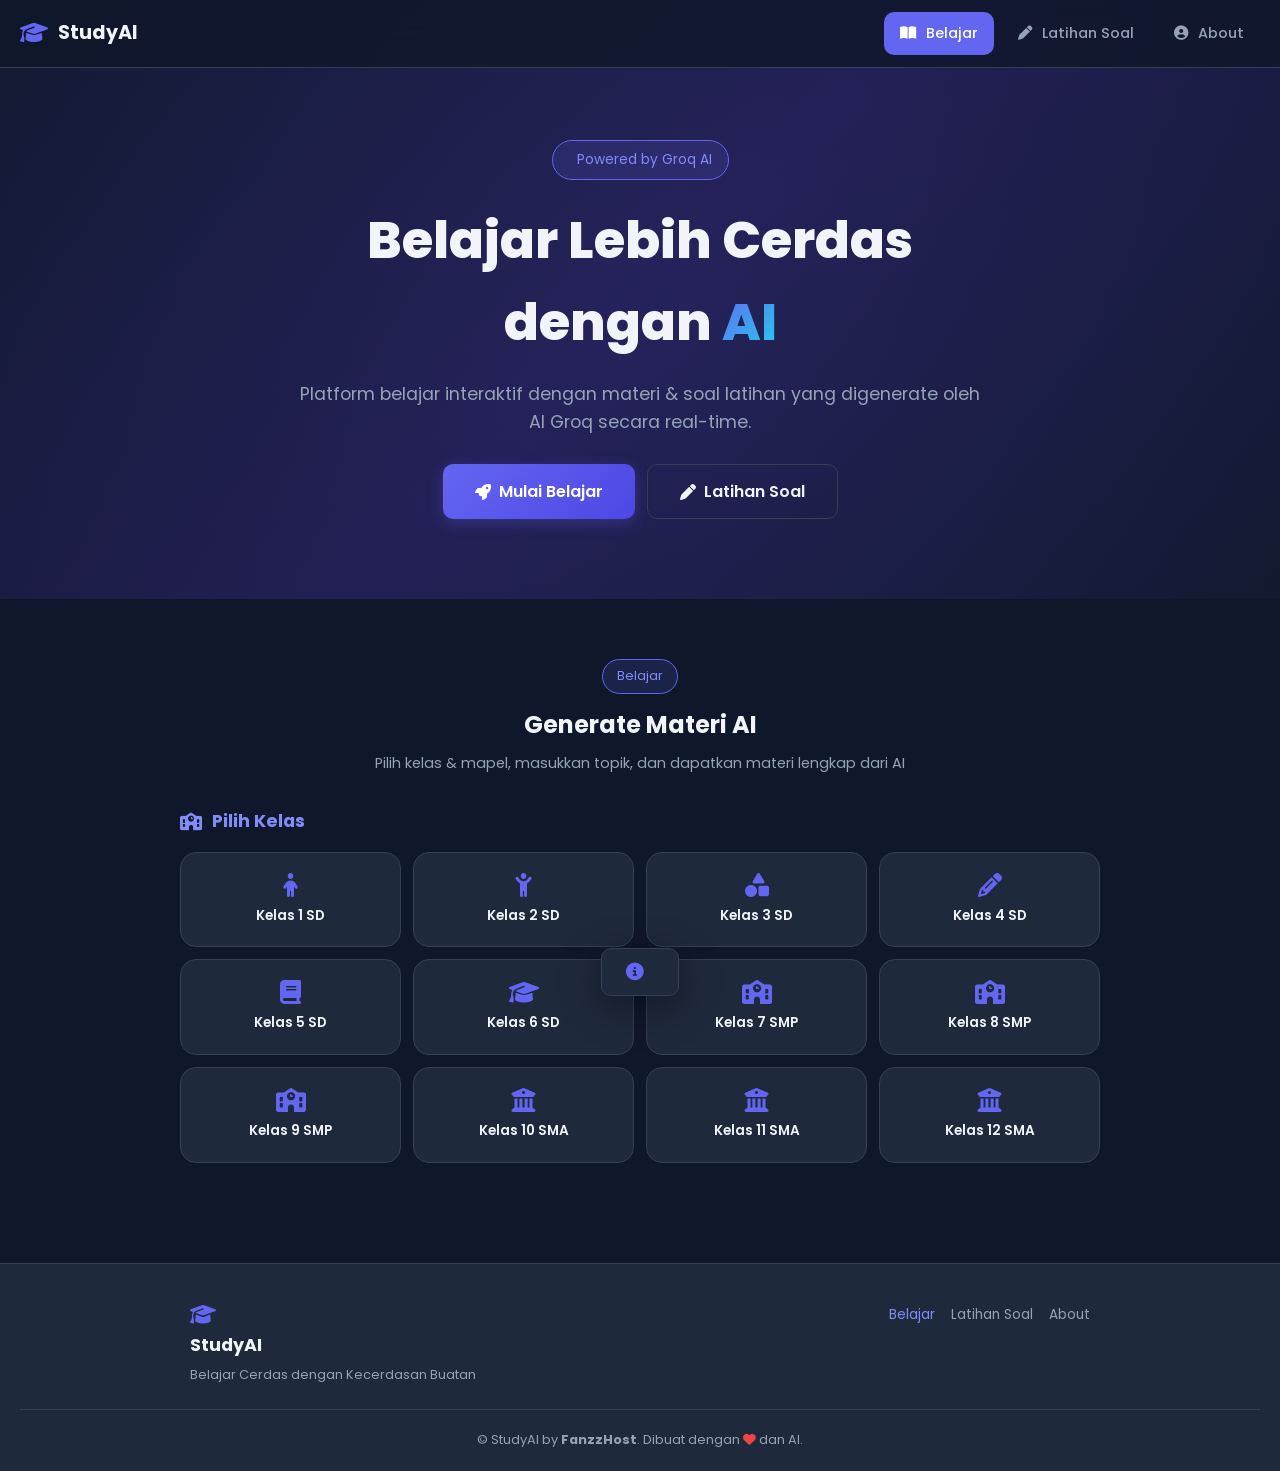
==== index.html @ 12b6d6fc "Add files via upload" ====
<!DOCTYPE html>
<html lang="id">
<head>
    <meta charset="UTF-8">
    <meta name="viewport" content="width=device-width, initial-scale=1.0, maximum-scale=1.0, user-scalable=no">
    <title>StudyAI - Belajar Cerdas dengan AI</title>
    <link href="https://fonts.googleapis.com/css2?family=Poppins:wght@300;400;500;600;700;800&display=swap" rel="stylesheet">
    <link rel="stylesheet" href="https://cdnjs.cloudflare.com/ajax/libs/font-awesome/6.5.1/css/all.min.css">
    <link rel="stylesheet" href="style.css">
</head>
<body>
    <nav class="navbar" id="navbar">
        <div class="nav-brand">
            <i class="fas fa-graduation-cap"></i>
            <span>StudyAI</span>
        </div>
        <div class="nav-links" id="nav-links">
            <a href="index.html" class="nav-link active"><i class="fas fa-book-open"></i> Belajar</a>
            <a href="soal.html" class="nav-link"><i class="fas fa-pen"></i> Latihan Soal</a>
            <a href="about.html" class="nav-link"><i class="fas fa-user-circle"></i> About</a>
        </div>
        <div class="nav-toggle" id="nav-toggle"><i class="fas fa-bars"></i></div>
    </nav>

    <section class="hero">
        <div class="hero-content">
            <div class="hero-badge"><i class="fas fa-sparkles"></i> Powered by Groq AI</div>
            <h1>Belajar Lebih Cerdas dengan <span class="gradient-text">AI</span></h1>
            <p>Platform belajar interaktif dengan materi & soal latihan yang digenerate oleh AI Groq secara real-time.</p>
            <div class="hero-buttons">
                <a href="#belajar" class="btn btn-primary btn-large"><i class="fas fa-rocket"></i> Mulai Belajar</a>
                <a href="soal.html" class="btn btn-outline btn-large"><i class="fas fa-pen"></i> Latihan Soal</a>
            </div>
        </div>
    </section>

    <section class="section" id="belajar">
        <div class="section-header">
            <span class="section-badge">Belajar</span>
            <h2>Generate Materi AI</h2>
            <p>Pilih kelas & mapel, masukkan topik, dan dapatkan materi lengkap dari AI</p>
        </div>

        <div class="kelas-section" id="kelas-section">
            <h3><i class="fas fa-school"></i> Pilih Kelas</h3>
            <div class="kelas-grid" id="kelas-grid"></div>
        </div>

        <div class="mapel-section" id="mapel-section" style="display:none;">
            <div class="mapel-header">
                <button class="btn btn-sm btn-secondary" onclick="backToKelas()"><i class="fas fa-arrow-left"></i> Kembali</button>
                <h3 id="selected-kelas-title">Kelas</h3>
            </div>
            <div class="mapel-grid" id="mapel-grid"></div>
        </div>

        <div class="materi-section" id="materi-section" style="display:none;">
            <div class="materi-header">
                <button class="btn btn-sm btn-secondary" onclick="backToMapel()"><i class="fas fa-arrow-left"></i> Kembali</button>
                <div class="materi-badges">
                    <span class="badge" id="materi-kelas-badge"></span>
                    <span class="badge badge-primary" id="materi-mapel-badge"></span>
                </div>
            </div>
            <div class="topik-input-group">
                <input type="text" id="topik-input" placeholder="Masukkan topik yang ingin dipelajari... (Contoh: Pecahan, Tata Surya, Aljabar)">
                <button class="btn btn-primary" onclick="generateMateri()"><i class="fas fa-magic"></i> Generate Materi</button>
            </div>
            <div class="materi-content" id="materi-content">
                <div class="empty-state">
                    <i class="fas fa-book-reader"></i>
                    <h4>Siap Belajar?</h4>
                    <p>Masukkan topik yang ingin kamu pelajari, lalu klik "Generate Materi" untuk mendapatkan penjelasan lengkap dari AI.</p>
                </div>
            </div>
        </div>
    </section>

    <footer class="footer">
        <div class="footer-content">
            <div class="footer-brand">
                <i class="fas fa-graduation-cap"></i>
                <span>StudyAI</span>
                <p>Belajar Cerdas dengan Kecerdasan Buatan</p>
            </div>
            <div class="footer-links">
                <a href="index.html" class="active">Belajar</a>
                <a href="soal.html">Latihan Soal</a>
                <a href="about.html">About</a>
            </div>
        </div>
        <div class="footer-bottom">
            <p>&copy; StudyAI by <strong>FanzzHost</strong>. Dibuat dengan <i class="fas fa-heart"></i> dan AI.</p>
        </div>
    </footer>

    <div class="toast" id="toast">
        <i class="fas fa-info-circle"></i>
        <span id="toast-message"></span>
    </div>

    <script src="script.js"></script>
    <script>
        document.addEventListener('DOMContentLoaded', () => {
            initNavbar();
            renderKelasGrid();
        });

        function renderKelasGrid() {
            const grid = document.getElementById('kelas-grid');
            grid.innerHTML = kelasData.map(k => `
                <div class="kelas-card" onclick="selectKelas('${k.nama}')">
                    <i class="fas ${k.icon}"></i>
                    <span>${k.nama}</span>
                </div>
            `).join('');
        }

        let selectedKelas = null;
        let selectedMapel = null;

        function selectKelas(kelasNama) {
            selectedKelas = kelasNama;
            document.getElementById('kelas-section').style.display = 'none';
            document.getElementById('mapel-section').style.display = 'block';
            document.getElementById('materi-section').style.display = 'none';
            document.getElementById('selected-kelas-title').textContent = kelasNama;

            const mapels = mapelData[kelasNama] || [];
            document.getElementById('mapel-grid').innerHTML = mapels.map(m => `
                <div class="mapel-card" onclick="selectMapel('${m.nama}')">
                    <div class="mapel-icon"><i class="fas ${m.icon}"></i></div>
                    <h4>${m.nama}</h4>
                    <p>${m.deskripsi}</p>
                </div>
            `).join('');

            document.getElementById('mapel-section').scrollIntoView({ behavior: 'smooth' });
        }

        function backToKelas() {
            selectedKelas = null;
            selectedMapel = null;
            document.getElementById('kelas-section').style.display = 'block';
            document.getElementById('mapel-section').style.display = 'none';
            document.getElementById('materi-section').style.display = 'none';
        }

        function selectMapel(mapelNama) {
            selectedMapel = mapelNama;
            document.getElementById('mapel-section').style.display = 'none';
            document.getElementById('materi-section').style.display = 'block';
            document.getElementById('materi-kelas-badge').textContent = selectedKelas;
            document.getElementById('materi-mapel-badge').textContent = selectedMapel;

            document.getElementById('materi-content').innerHTML = `
                <div class="empty-state">
                    <i class="fas fa-book-reader"></i>
                    <h4>Siap Belajar?</h4>
                    <p>Masukkan topik yang ingin kamu pelajari, lalu klik "Generate Materi" untuk mendapatkan penjelasan lengkap dari AI.</p>
                </div>
            `;
            document.getElementById('topik-input').value = '';
            document.getElementById('materi-section').scrollIntoView({ behavior: 'smooth' });
        }

        function backToMapel() {
            selectedMapel = null;
            document.getElementById('mapel-section').style.display = 'block';
            document.getElementById('materi-section').style.display = 'none';
        }

        async function generateMateri() {
            const topik = document.getElementById('topik-input').value.trim();
            if (!topik) { showToast('Masukkan topik yang ingin dipelajari'); return; }
            if (!selectedKelas || !selectedMapel) { showToast('Pilih kelas dan mapel dulu'); return; }

            const contentDiv = document.getElementById('materi-content');
            contentDiv.innerHTML = `
                <div class="loading-state">
                    <div class="loader"></div>
                    <p>AI sedang menyusun materi...</p>
                    <small>Tunggu sebentar ya</small>
                </div>
            `;

            try {
                const prompt = `Buatkan materi pembelajaran lengkap dalam Bahasa Indonesia untuk:
- Kelas: ${selectedKelas}
- Mata Pelajaran: ${selectedMapel}
- Topik: ${topik}

Format:
1. Penjelasan konsep dasar
2. Contoh-contoh
3. Poin-poin penting
4. Rangkuman singkat

Gunakan bahasa yang mudah dipahami siswa ${selectedKelas}.`;

                const materi = await callGroqAPI(prompt);
                contentDiv.innerHTML = `<div class="materi-generated">${formatMateri(materi)}</div>`;
                showToast('Materi berhasil digenerate!');
            } catch (error) {
                contentDiv.innerHTML = `
                    <div class="empty-state">
                        <i class="fas fa-exclamation-triangle" style="color: var(--danger)"></i>
                        <h4>Gagal Generate Materi</h4>
                        <p>${error.message}</p>
                    </div>
                `;
                showToast('Gagal: ' + error.message);
            }
        }
    </script>
</body>
</html>
---- style.css ----
/* ===== CSS VARIABLES ===== */
:root {
    --primary: #6366f1;
    --primary-dark: #4f46e5;
    --primary-light: #818cf8;
    --secondary: #22d3ee;
    --accent: #f472b6;
    --success: #22c55e;
    --warning: #f59e0b;
    --danger: #ef4444;
    --bg: #0f172a;
    --bg-card: #1e293b;
    --bg-card-hover: #334155;
    --text: #f1f5f9;
    --text-muted: #94a3b8;
    --border: #334155;
    --radius: 16px;
    --radius-sm: 10px;
    --shadow: 0 4px 20px rgba(0,0,0,0.3);
    --shadow-lg: 0 10px 40px rgba(0,0,0,0.4);
    --transition: all 0.3s ease;
}

* { margin: 0; padding: 0; box-sizing: border-box; }
html { scroll-behavior: smooth; }

body {
    font-family: 'Poppins', sans-serif;
    background: var(--bg);
    color: var(--text);
    line-height: 1.6;
    overflow-x: hidden;
    -webkit-tap-highlight-color: transparent;
}

/* ===== NAVBAR ===== */
.navbar {
    position: fixed;
    top: 0; left: 0; right: 0;
    z-index: 1000;
    display: flex;
    align-items: center;
    justify-content: space-between;
    padding: 12px 20px;
    background: rgba(15, 23, 42, 0.8);
    backdrop-filter: blur(20px);
    border-bottom: 1px solid var(--border);
    transition: var(--transition);
}

.navbar.scrolled { background: rgba(15, 23, 42, 0.95); box-shadow: var(--shadow); }

.nav-brand {
    display: flex;
    align-items: center;
    gap: 10px;
    font-weight: 700;
    font-size: 1.2rem;
    color: var(--text);
}

.nav-brand i { color: var(--primary); font-size: 1.4rem; }

.nav-links {
    display: flex;
    gap: 8px;
    position: fixed;
    top: 60px; right: 0;
    background: var(--bg-card);
    flex-direction: column;
    padding: 16px;
    border-radius: var(--radius-sm);
    border: 1px solid var(--border);
    transform: translateX(120%);
    transition: var(--transition);
    min-width: 200px;
}

.nav-links.active { transform: translateX(0); }

.nav-link {
    display: flex;
    align-items: center;
    gap: 10px;
    padding: 10px 16px;
    border-radius: var(--radius-sm);
    color: var(--text-muted);
    text-decoration: none;
    font-size: 0.9rem;
    font-weight: 500;
    transition: var(--transition);
}

.nav-link:hover, .nav-link.active { background: var(--primary); color: white; }

.nav-toggle {
    width: 40px; height: 40px;
    display: flex; align-items: center; justify-content: center;
    border-radius: var(--radius-sm);
    background: var(--bg-card);
    border: 1px solid var(--border);
    color: var(--text);
    cursor: pointer;
    font-size: 1.1rem;
}

/* ===== HERO ===== */
.hero {
    padding: 120px 20px 60px;
    text-align: center;
    background: linear-gradient(135deg, var(--bg) 0%, #1e1b4b 50%, var(--bg) 100%);
    position: relative;
    overflow: hidden;
}

.hero::before {
    content: '';
    position: absolute;
    top: -50%; left: -50%;
    width: 200%; height: 200%;
    background: radial-gradient(circle, rgba(99,102,241,0.1) 0%, transparent 70%);
    animation: pulse 8s ease-in-out infinite;
}

@keyframes pulse {
    0%, 100% { transform: scale(1); opacity: 0.5; }
    50% { transform: scale(1.1); opacity: 0.8; }
}

.hero-content { position: relative; z-index: 1; max-width: 700px; margin: 0 auto; }

.hero-badge {
    display: inline-flex;
    align-items: center;
    gap: 8px;
    padding: 8px 16px;
    background: rgba(99,102,241,0.15);
    border: 1px solid var(--primary);
    border-radius: 50px;
    font-size: 0.85rem;
    color: var(--primary-light);
    margin-bottom: 20px;
    animation: fadeInDown 0.6s ease;
}

.hero h1 {
    font-size: 2.2rem;
    font-weight: 800;
    margin-bottom: 16px;
    animation: fadeInUp 0.6s ease 0.1s both;
}

.hero p {
    font-size: 1rem;
    color: var(--text-muted);
    margin-bottom: 28px;
    animation: fadeInUp 0.6s ease 0.2s both;
}

.hero-buttons {
    display: flex;
    gap: 12px;
    justify-content: center;
    flex-wrap: wrap;
    animation: fadeInUp 0.6s ease 0.3s both;
}

.mini-hero { padding: 100px 20px 40px; }
.mini-hero h1 { font-size: 1.8rem; }

.gradient-text {
    background: linear-gradient(135deg, var(--primary), var(--secondary));
    -webkit-background-clip: text;
    -webkit-text-fill-color: transparent;
    background-clip: text;
}

/* ===== SECTIONS ===== */
.section { padding: 40px 20px; max-width: 900px; margin: 0 auto; }
.section-alt { background: rgba(30, 41, 59, 0.5); }

.section-header { text-align: center; margin-bottom: 32px; }

.section-badge {
    display: inline-block;
    padding: 6px 14px;
    background: rgba(99,102,241,0.15);
    border: 1px solid var(--primary);
    border-radius: 50px;
    font-size: 0.8rem;
    color: var(--primary-light);
    margin-bottom: 12px;
}

.section-header h2 { font-size: 1.5rem; font-weight: 700; margin-bottom: 8px; }
.section-header p { color: var(--text-muted); font-size: 0.9rem; }

/* ===== KELAS ===== */
.kelas-section h3 {
    display: flex;
    align-items: center;
    gap: 10px;
    font-size: 1.1rem;
    margin-bottom: 16px;
    color: var(--primary-light);
}

.kelas-grid {
    display: grid;
    grid-template-columns: repeat(2, 1fr);
    gap: 12px;
}

.kelas-card {
    display: flex;
    flex-direction: column;
    align-items: center;
    gap: 8px;
    padding: 20px 12px;
    background: var(--bg-card);
    border: 1px solid var(--border);
    border-radius: var(--radius);
    cursor: pointer;
    transition: var(--transition);
}

.kelas-card:hover {
    background: var(--bg-card-hover);
    border-color: var(--primary);
    transform: translateY(-3px);
    box-shadow: var(--shadow);
}

.kelas-card i { font-size: 1.5rem; color: var(--primary); }
.kelas-card span { font-size: 0.85rem; font-weight: 600; text-align: center; }

/* ===== MAPEL ===== */
.mapel-section { animation: fadeIn 0.4s ease; }

.mapel-header {
    display: flex;
    align-items: center;
    gap: 12px;
    margin-bottom: 20px;
}

.mapel-header h3 { font-size: 1.1rem; color: var(--primary-light); }

.mapel-grid {
    display: grid;
    grid-template-columns: repeat(2, 1fr);
    gap: 12px;
}

.mapel-card {
    padding: 16px;
    background: var(--bg-card);
    border: 1px solid var(--border);
    border-radius: var(--radius);
    cursor: pointer;
    transition: var(--transition);
}

.mapel-card:hover {
    border-color: var(--primary);
    transform: translateY(-3px);
    box-shadow: var(--shadow);
}

.mapel-icon {
    width: 44px; height: 44px;
    display: flex; align-items: center; justify-content: center;
    background: rgba(99,102,241,0.15);
    border-radius: 12px;
    margin-bottom: 10px;
}

.mapel-icon i { color: var(--primary); font-size: 1.2rem; }

.mapel-card h4 { font-size: 0.9rem; margin-bottom: 4px; }
.mapel-card p { font-size: 0.75rem; color: var(--text-muted); }

/* ===== MATERI ===== */
.materi-section { animation: fadeIn 0.4s ease; }

.materi-header {
    display: flex;
    align-items: center;
    gap: 12px;
    margin-bottom: 20px;
    flex-wrap: wrap;
}

.materi-badges { display: flex; gap: 8px; }

.badge {
    padding: 4px 12px;
    background: var(--bg-card);
    border: 1px solid var(--border);
    border-radius: 50px;
    font-size: 0.75rem;
    color: var(--text-muted);
}

.badge-primary { background: rgba(99,102,241,0.2); border-color: var(--primary); color: var(--primary-light); }

.topik-input-group {
    display: flex;
    gap: 10px;
    margin-bottom: 24px;
    flex-wrap: wrap;
}

.topik-input-group input {
    flex: 1;
    min-width: 200px;
    padding: 14px 18px;
    background: var(--bg-card);
    border: 1px solid var(--border);
    border-radius: var(--radius);
    color: var(--text);
    font-family: inherit;
    font-size: 0.9rem;
    outline: none;
    transition: var(--transition);
}

.topik-input-group input:focus { border-color: var(--primary); box-shadow: 0 0 0 3px rgba(99,102,241,0.2); }
.topik-input-group input::placeholder { color: var(--text-muted); }

.materi-content { animation: fadeIn 0.4s ease; }

.materi-generated {
    background: var(--bg-card);
    border: 1px solid var(--border);
    border-radius: var(--radius);
    padding: 24px;
    line-height: 1.8;
}

.materi-generated h4 { color: var(--primary-light); margin: 20px 0 10px; font-size: 1.1rem; }
.materi-generated h5 { color: var(--secondary); margin: 16px 0 8px; font-size: 1rem; }
.materi-generated p { margin-bottom: 12px; color: var(--text-muted); }
.materi-generated ul { margin: 10px 0 10px 20px; color: var(--text-muted); }
.materi-generated li { margin-bottom: 6px; }
.materi-generated blockquote {
    border-left: 3px solid var(--primary);
    padding-left: 16px;
    margin: 12px 0;
    color: var(--text-muted);
    font-style: italic;
}
.materi-generated code {
    background: rgba(99,102,241,0.15);
    padding: 2px 8px;
    border-radius: 6px;
    font-size: 0.85rem;
    color: var(--primary-light);
}

/* ===== EMPTY STATE ===== */
.empty-state {
    text-align: center;
    padding: 48px 20px;
    color: var(--text-muted);
}

.empty-state i { font-size: 3rem; margin-bottom: 16px; color: var(--primary); opacity: 0.5; }
.empty-state h4 { font-size: 1.1rem; margin-bottom: 8px; color: var(--text); }
.empty-state p { font-size: 0.85rem; max-width: 400px; margin: 0 auto; }

/* ===== LOADING ===== */
.loading-state {
    display: flex;
    flex-direction: column;
    align-items: center;
    justify-content: center;
    padding: 60px 20px;
    text-align: center;
}

.loader {
    width: 48px; height: 48px;
    border: 4px solid var(--border);
    border-top-color: var(--primary);
    border-radius: 50%;
    animation: spin 1s linear infinite;
    margin-bottom: 16px;
}

@keyframes spin { to { transform: rotate(360deg); } }

.loading-state p { font-size: 1rem; margin-bottom: 6px; }
.loading-state small { color: var(--text-muted); font-size: 0.8rem; }

/* ===== SOAL FORM ===== */
.soal-form { animation: fadeInUp 0.5s ease; }

.form-grid {
    display: grid;
    grid-template-columns: 1fr;
    gap: 16px;
    margin-bottom: 24px;
}

.form-group label {
    display: flex;
    align-items: center;
    gap: 8px;
    font-size: 0.85rem;
    font-weight: 600;
    margin-bottom: 8px;
    color: var(--text-muted);
}

.form-group label i { color: var(--primary); }

.form-group select,
.form-group input {
    width: 100%;
    padding: 14px 16px;
    background: var(--bg-card);
    border: 1px solid var(--border);
    border-radius: var(--radius-sm);
    color: var(--text);
    font-family: inherit;
    font-size: 0.9rem;
    outline: none;
    transition: var(--transition);
    appearance: none;
    background-image: url("data:image/svg+xml,%3Csvg xmlns='http://www.w3.org/2000/svg' width='12' height='12' viewBox='0 0 24 24' fill='none' stroke='%2394a3b8' stroke-width='2'%3E%3Cpath d='M6 9l6 6 6-6'/%3E%3C/svg%3E");
    background-repeat: no-repeat;
    background-position: right 16px center;
    padding-right: 40px;
}

.form-group select:focus,
.form-group input:focus { border-color: var(--primary); box-shadow: 0 0 0 3px rgba(99,102,241,0.2); }

.form-group input::placeholder { color: var(--text-muted); }

/* ===== QUIZ ===== */
.quiz-header {
    display: flex;
    justify-content: space-between;
    align-items: center;
    flex-wrap: wrap;
    gap: 10px;
    margin-bottom: 20px;
}

.quiz-badges { display: flex; gap: 8px; flex-wrap: wrap; }

.quiz-timer {
    display: flex;
    align-items: center;
    gap: 8px;
    padding: 8px 16px;
    background: var(--bg-card);
    border: 1px solid var(--border);
    border-radius: 50px;
    font-size: 0.85rem;
    font-weight: 600;
    color: var(--secondary);
}

.quiz-timer i { color: var(--secondary); }

.progress-container { margin-bottom: 20px; }

.progress-track {
    height: 8px;
    background: var(--bg-card);
    border-radius: 50px;
    overflow: hidden;
    margin-bottom: 8px;
}

.progress-fill {
    height: 100%;
    background: linear-gradient(90deg, var(--primary), var(--secondary));
    border-radius: 50px;
    transition: width 0.4s ease;
}

.progress-text {
    text-align: center;
    font-size: 0.8rem;
    color: var(--text-muted);
}

/* ===== NAV DOTS ===== */
.nav-dots {
    display: flex;
    gap: 8px;
    justify-content: center;
    flex-wrap: wrap;
    margin-bottom: 20px;
}

.nav-dot {
    width: 36px; height: 36px;
    display: flex; align-items: center; justify-content: center;
    background: var(--bg-card);
    border: 2px solid var(--border);
    border-radius: 50%;
    font-size: 0.8rem;
    font-weight: 600;
    cursor: pointer;
    transition: var(--transition);
    color: var(--text-muted);
}

.nav-dot:hover { border-color: var(--primary); color: var(--text); }
.nav-dot.active { background: var(--primary); border-color: var(--primary); color: white; }
.nav-dot.answered { background: var(--success); border-color: var(--success); color: white; }
.nav-dot.flagged { border-color: var(--warning); color: var(--warning); }
.nav-dot.flagged.answered { background: var(--success); }

/* ===== QUIZ CARD ===== */
.quiz-card {
    background: var(--bg-card);
    border: 1px solid var(--border);
    border-radius: var(--radius);
    padding: 24px;
    margin-bottom: 24px;
    box-shadow: var(--shadow);
}

.quiz-card-header {
    display: flex;
    justify-content: space-between;
    align-items: center;
    margin-bottom: 20px;
}

.quiz-number {
    width: 40px; height: 40px;
    display: flex; align-items: center; justify-content: center;
    background: var(--primary);
    border-radius: 50%;
    font-weight: 700;
    font-size: 1rem;
}

.quiz-type {
    padding: 6px 14px;
    background: rgba(99,102,241,0.15);
    border: 1px solid var(--primary);
    border-radius: 50px;
    font-size: 0.75rem;
    color: var(--primary-light);
}

.quiz-question {
    font-size: 1rem;
    font-weight: 500;
    line-height: 1.7;
    margin-bottom: 24px;
}

/* ===== OPTIONS ===== */
.quiz-options { display: flex; flex-direction: column; gap: 12px; }

.option-box {
    display: flex;
    align-items: center;
    gap: 14px;
    padding: 16px;
    background: var(--bg);
    border: 2px solid var(--border);
    border-radius: var(--radius-sm);
    cursor: pointer;
    transition: var(--transition);
}

.option-box:hover { border-color: var(--primary-light); background: rgba(99,102,241,0.05); }
.option-box.selected { border-color: var(--primary); background: rgba(99,102,241,0.15); }

.option-letter {
    width: 36px; height: 36px;
    display: flex; align-items: center; justify-content: center;
    background: var(--bg-card);
    border: 2px solid var(--border);
    border-radius: 50%;
    font-weight: 700;
    font-size: 0.9rem;
    flex-shrink: 0;
    transition: var(--transition);
}

.option-box.selected .option-letter { background: var(--primary); border-color: var(--primary); color: white; }
.option-text { font-size: 0.9rem; }

/* ===== ESSAY ===== */
.quiz-essay textarea {
    width: 100%;
    min-height: 150px;
    padding: 16px;
    background: var(--bg);
    border: 2px solid var(--border);
    border-radius: var(--radius-sm);
    color: var(--text);
    font-family: inherit;
    font-size: 0.9rem;
    resize: vertical;
    outline: none;
    transition: var(--transition);
}

.quiz-essay textarea:focus { border-color: var(--primary); box-shadow: 0 0 0 3px rgba(99,102,241,0.2); }
.quiz-essay textarea::placeholder { color: var(--text-muted); }

/* ===== QUIZ NAV ===== */
.quiz-nav {
    display: flex;
    gap: 10px;
    justify-content: center;
    flex-wrap: wrap;
}

/* ===== HASIL ===== */
.hasil-card {
    background: var(--bg-card);
    border: 1px solid var(--border);
    border-radius: var(--radius);
    padding: 40px 24px;
    text-align: center;
    box-shadow: var(--shadow-lg);
    animation: fadeInUp 0.5s ease;
}

.hasil-icon {
    width: 80px; height: 80px;
    display: flex; align-items: center; justify-content: center;
    background: linear-gradient(135deg, var(--primary), var(--secondary));
    border-radius: 50%;
    margin: 0 auto 20px;
    font-size: 2rem;
    animation: bounce 1s ease infinite;
}

@keyframes bounce {
    0%, 100% { transform: translateY(0); }
    50% { transform: translateY(-8px); }
}

.hasil-card h2 { font-size: 1.3rem; margin-bottom: 20px; }

.hasil-score {
    font-size: 3rem;
    font-weight: 800;
    background: linear-gradient(135deg, var(--primary), var(--secondary));
    -webkit-background-clip: text;
    -webkit-text-fill-color: transparent;
    margin-bottom: 8px;
}

.hasil-percent {
    font-size: 1.5rem;
    font-weight: 700;
    color: var(--primary-light);
    margin-bottom: 16px;
}

.hasil-message {
    font-size: 1rem;
    color: var(--text-muted);
    margin-bottom: 24px;
}

.hasil-stats {
    display: grid;
    grid-template-columns: repeat(3, 1fr);
    gap: 12px;
    margin-bottom: 28px;
}

.stat-box {
    background: var(--bg);
    border: 1px solid var(--border);
    border-radius: var(--radius-sm);
    padding: 16px;
}

.stat-num { font-size: 1.5rem; font-weight: 700; margin-bottom: 4px; }
.stat-label { font-size: 0.75rem; color: var(--text-muted); }

.hasil-actions { display: flex; gap: 12px; justify-content: center; flex-wrap: wrap; }

/* ===== REVIEW ===== */
.review-header {
    display: flex;
    justify-content: space-between;
    align-items: center;
    margin-bottom: 24px;
    flex-wrap: wrap;
    gap: 12px;
}

.review-header h2 { font-size: 1.2rem; }

.review-list { display: flex; flex-direction: column; gap: 16px; }

.review-item {
    background: var(--bg-card);
    border: 1px solid var(--border);
    border-radius: var(--radius);
    padding: 20px;
    animation: fadeInUp 0.3s ease;
}

.review-item-header {
    display: flex;
    align-items: center;
    gap: 12px;
    margin-bottom: 12px;
}

.review-num {
    width: 32px; height: 32px;
    display: flex; align-items: center; justify-content: center;
    border-radius: 50%;
    font-weight: 700;
    font-size: 0.85rem;
}

.review-num.correct { background: var(--success); color: white; }
.review-num.wrong { background: var(--danger); color: white; }

.review-status {
    padding: 4px 12px;
    border-radius: 50px;
    font-size: 0.75rem;
    font-weight: 600;
}

.review-status.correct { background: rgba(34,197,94,0.15); color: var(--success); }
.review-status.wrong { background: rgba(239,68,68,0.15); color: var(--danger); }

.review-q { font-weight: 500; margin-bottom: 12px; line-height: 1.6; }

.review-ans {
    background: var(--bg);
    border-radius: var(--radius-sm);
    padding: 12px;
    margin-bottom: 12px;
    font-size: 0.85rem;
    color: var(--text-muted);
    line-height: 1.7;
}

.review-exp {
    font-size: 0.85rem;
    color: var(--text-muted);
    line-height: 1.7;
    border-left: 3px solid var(--primary);
    padding-left: 12px;
}

/* ===== ABOUT ===== */
.about-card {
    background: var(--bg-card);
    border: 1px solid var(--border);
    border-radius: var(--radius);
    padding: 32px 24px;
    max-width: 700px;
    margin: 0 auto;
    animation: fadeInUp 0.5s ease;
}

.about-avatar {
    width: 80px; height: 80px;
    display: flex; align-items: center; justify-content: center;
    background: linear-gradient(135deg, var(--primary), var(--secondary));
    border-radius: 50%;
    margin: 0 auto 20px;
    font-size: 2.5rem;
}

.about-card h2 { text-align: center; font-size: 1.4rem; margin-bottom: 4px; }
.about-role { text-align: center; color: var(--primary-light); font-size: 0.9rem; margin-bottom: 16px; }
.about-desc { text-align: center; color: var(--text-muted); font-size: 0.85rem; margin-bottom: 24px; line-height: 1.7; }

.about-divider {
    height: 1px;
    background: var(--border);
    margin: 24px 0;
}

.about-card h3 {
    display: flex;
    align-items: center;
    gap: 10px;
    font-size: 1.1rem;
    margin-bottom: 14px;
    color: var(--primary-light);
}

.about-card h3 i { color: var(--primary); }

.about-card > p { color: var(--text-muted); font-size: 0.85rem; line-height: 1.7; margin-bottom: 16px; }

.about-steps { display: flex; flex-direction: column; gap: 16px; }

.step {
    display: flex;
    gap: 14px;
    align-items: flex-start;
}

.step-num {
    width: 36px; height: 36px;
    display: flex; align-items: center; justify-content: center;
    background: var(--primary);
    border-radius: 50%;
    font-weight: 700;
    font-size: 0.9rem;
    flex-shrink: 0;
}

.step-content h4 { font-size: 0.95rem; margin-bottom: 4px; }
.step-content p { font-size: 0.8rem; color: var(--text-muted); line-height: 1.6; }

.tech-tags {
    display: flex;
    gap: 10px;
    flex-wrap: wrap;
}

.tech-tag {
    padding: 6px 14px;
    background: var(--bg);
    border: 1px solid var(--border);
    border-radius: 50px;
    font-size: 0.8rem;
    color: var(--text-muted);
}

/* ===== BUTTONS ===== */
.btn {
    display: inline-flex;
    align-items: center;
    justify-content: center;
    gap: 8px;
    padding: 12px 24px;
    border-radius: var(--radius-sm);
    font-family: inherit;
    font-size: 0.9rem;
    font-weight: 600;
    cursor: pointer;
    border: none;
    outline: none;
    transition: var(--transition);
    text-decoration: none;
}

.btn-primary {
    background: linear-gradient(135deg, var(--primary), var(--primary-dark));
    color: white;
    box-shadow: 0 4px 15px rgba(99,102,241,0.3);
}

.btn-primary:hover { transform: translateY(-2px); box-shadow: 0 6px 20px rgba(99,102,241,0.4); }

.btn-secondary {
    background: var(--bg-card);
    color: var(--text);
    border: 1px solid var(--border);
}

.btn-secondary:hover { background: var(--bg-card-hover); border-color: var(--primary-light); }
.btn-secondary:disabled { opacity: 0.5; cursor: not-allowed; }

.btn-outline {
    background: transparent;
    color: var(--text);
    border: 1px solid var(--border);
}

.btn-outline:hover { border-color: var(--primary); color: var(--primary-light); }
.btn-outline.active { background: rgba(245,158,11,0.15); border-color: var(--warning); color: var(--warning); }

.btn-success {
    background: linear-gradient(135deg, var(--success), #16a34a);
    color: white;
    box-shadow: 0 4px 15px rgba(34,197,94,0.3);
}

.btn-success:hover { transform: translateY(-2px); box-shadow: 0 6px 20px rgba(34,197,94,0.4); }

.btn-large { padding: 14px 32px; font-size: 1rem; width: 100%; }
.btn-sm { padding: 8px 16px; font-size: 0.8rem; }

/* ===== FOOTER ===== */
.footer {
    background: var(--bg-card);
    border-top: 1px solid var(--border);
    padding: 40px 20px 20px;
    margin-top: 40px;
}

.footer-content {
    max-width: 900px;
    margin: 0 auto;
    display: flex;
    justify-content: space-between;
    align-items: flex-start;
    flex-wrap: wrap;
    gap: 24px;
    margin-bottom: 24px;
}

.footer-brand { display: flex; flex-direction: column; gap: 6px; }
.footer-brand i { color: var(--primary); font-size: 1.3rem; }
.footer-brand span { font-weight: 700; font-size: 1.1rem; }
.footer-brand p { font-size: 0.8rem; color: var(--text-muted); }

.footer-links { display: flex; gap: 16px; flex-wrap: wrap; }
.footer-links a { color: var(--text-muted); text-decoration: none; font-size: 0.85rem; transition: var(--transition); }
.footer-links a:hover, .footer-links a.active { color: var(--primary-light); }

.footer-bottom {
    text-align: center;
    padding-top: 20px;
    border-top: 1px solid var(--border);
    font-size: 0.8rem;
    color: var(--text-muted);
}

.footer-bottom i { color: var(--danger); }

/* ===== TOAST ===== */
.toast {
    position: fixed;
    bottom: 24px; left: 50%;
    transform: translateX(-50%) translateY(120px);
    display: flex;
    align-items: center;
    gap: 10px;
    padding: 14px 24px;
    background: var(--bg-card);
    border: 1px solid var(--border);
    border-radius: var(--radius-sm);
    box-shadow: var(--shadow-lg);
    z-index: 9999;
    transition: transform 0.4s ease;
    font-size: 0.85rem;
    max-width: 90vw;
}

.toast.show { transform: translateX(-50%) translateY(0); }
.toast i { color: var(--primary); font-size: 1.1rem; }

/* ===== ANIMATIONS ===== */
@keyframes fadeIn { from { opacity: 0; } to { opacity: 1; } }
@keyframes fadeInUp { from { opacity: 0; transform: translateY(20px); } to { opacity: 1; transform: translateY(0); } }
@keyframes fadeInDown { from { opacity: 0; transform: translateY(-20px); } to { opacity: 1; transform: translateY(0); } }
@keyframes slideIn { from { opacity: 0; transform: translateX(20px); } to { opacity: 1; transform: translateX(0); } }

/* ===== RESPONSIVE ===== */
@media (min-width: 640px) {
    .kelas-grid { grid-template-columns: repeat(3, 1fr); }
    .mapel-grid { grid-template-columns: repeat(3, 1fr); }
    .form-grid { grid-template-columns: repeat(2, 1fr); }
    .hasil-stats { grid-template-columns: repeat(3, 1fr); }
    .hero h1 { font-size: 2.8rem; }
    .hero p { font-size: 1.1rem; }
    .btn-large { width: auto; }
    .nav-links {
        position: static;
        transform: none;
        flex-direction: row;
        background: transparent;
        border: none;
        padding: 0;
        min-width: auto;
    }
    .nav-toggle { display: none; }
    .footer-content { flex-wrap: nowrap; }
}

@media (min-width: 768px) {
    .kelas-grid { grid-template-columns: repeat(4, 1fr); }
    .mapel-grid { grid-template-columns: repeat(4, 1fr); }
    .section { padding: 60px 40px; }
    .hero { padding: 140px 40px 80px; }
    .mini-hero { padding: 120px 40px 60px; }
    .about-card { padding: 40px 32px; }
    .hasil-card { padding: 48px 32px; }
    .quiz-card { padding: 32px; }
}

@media (min-width: 1024px) {
    .section { max-width: 1000px; }
    .hero h1 { font-size: 3.2rem; }
}
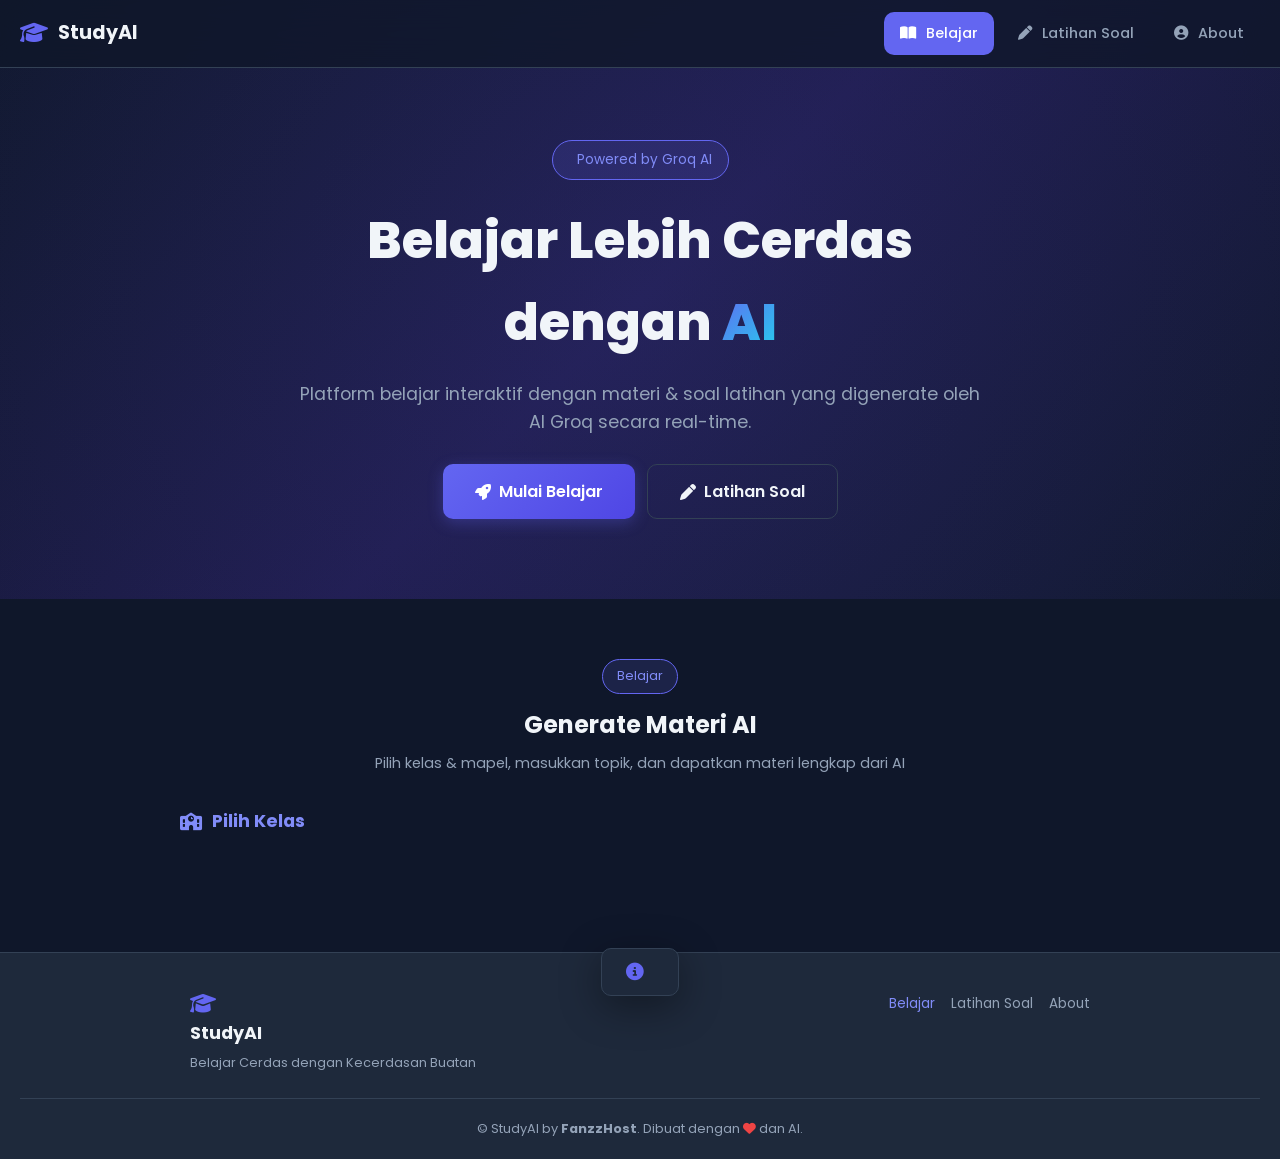
==== commit de2505eb: "Add files via upload" ====
--- a/index.html
+++ b/index.html
@@ -101,6 +101,150 @@
 
     <script src="script.js"></script>
     <script>
+        // ===== DATA INLINE (nggak depend ke script.js) =====
+        const kelasData = [
+    { id: 1, nama: "Kelas 1 SD", icon: "fa-child" },
+    { id: 2, nama: "Kelas 2 SD", icon: "fa-child-reaching" },
+    { id: 3, nama: "Kelas 3 SD", icon: "fa-shapes" },
+    { id: 4, nama: "Kelas 4 SD", icon: "fa-pencil-alt" },
+    { id: 5, nama: "Kelas 5 SD", icon: "fa-book" },
+    { id: 6, nama: "Kelas 6 SD", icon: "fa-graduation-cap" },
+    { id: 7, nama: "Kelas 7 SMP", icon: "fa-school" },
+    { id: 8, nama: "Kelas 8 SMP", icon: "fa-school" },
+    { id: 9, nama: "Kelas 9 SMP", icon: "fa-school" },
+    { id: 10, nama: "Kelas 10 SMA", icon: "fa-university" },
+    { id: 11, nama: "Kelas 11 SMA", icon: "fa-university" },
+    { id: 12, nama: "Kelas 12 SMA", icon: "fa-university" }
+];
+        const mapelData = {
+    "Kelas 1 SD": [
+        { nama: "Matematika", icon: "fa-calculator", deskripsi: "Berhitung, penjumlahan, pengurangan" },
+        { nama: "Bahasa Indonesia", icon: "fa-language", deskripsi: "Membaca, menulis, berbicara" },
+        { nama: "IPA", icon: "fa-flask", deskripsi: "Mengenal alam dan lingkungan" },
+        { nama: "IPS", icon: "fa-globe-asia", deskripsi: "Mengenal lingkungan sosial" },
+        { nama: "Pendidikan Agama", icon: "fa-praying-hands", deskripsi: "Pendidikan karakter dan agama" },
+        { nama: "Seni Budaya", icon: "fa-palette", deskripsi: "Menggambar, bernyanyi, menari" }
+    ],
+    "Kelas 2 SD": [
+        { nama: "Matematika", icon: "fa-calculator", deskripsi: "Perkalian, pembagian, satuan" },
+        { nama: "Bahasa Indonesia", icon: "fa-language", deskripsi: "Membaca pemahaman, menulis cerita" },
+        { nama: "IPA", icon: "fa-flask", deskripsi: "Makhluk hidup dan benda" },
+        { nama: "IPS", icon: "fa-globe-asia", deskripsi: "Keluarga dan lingkungan" },
+        { nama: "Pendidikan Agama", icon: "fa-praying-hands", deskripsi: "Akhlak dan ibadah" },
+        { nama: "Seni Budaya", icon: "fa-palette", deskripsi: "Seni rupa dan musik" }
+    ],
+    "Kelas 3 SD": [
+        { nama: "Matematika", icon: "fa-calculator", deskripsi: "Pecahan, satuan panjang, waktu" },
+        { nama: "Bahasa Indonesia", icon: "fa-language", deskripsi: "Teks deskripsi, puisi, dongeng" },
+        { nama: "IPA", icon: "fa-flask", deskripsi: "Ciri-ciri makhluk hidup" },
+        { nama: "IPS", icon: "fa-globe-asia", deskripsi: "Lingkungan dan kegiatan ekonomi" },
+        { nama: "Pendidikan Agama", icon: "fa-praying-hands", deskripsi: "Sejarah dan ajaran agama" },
+        { nama: "Seni Budaya", icon: "fa-palette", deskripsi: "Seni tari dan teater" }
+    ],
+    "Kelas 4 SD": [
+        { nama: "Matematika", icon: "fa-calculator", deskripsi: "Bangun datar, keliling, luas" },
+        { nama: "Bahasa Indonesia", icon: "fa-language", deskripsi: "Teks narasi, berita, cerita" },
+        { nama: "IPA", icon: "fa-flask", deskripsi: "Energi, gaya, dan gerak" },
+        { nama: "IPS", icon: "fa-globe-asia", deskripsi: "Peta, kenampakan alam" },
+        { nama: "Pendidikan Agama", icon: "fa-praying-hands", deskripsi: "Kitab suci dan sejarah" },
+        { nama: "Seni Budaya", icon: "fa-palette", deskripsi: "Seni musik dan kriya" }
+    ],
+    "Kelas 5 SD": [
+        { nama: "Matematika", icon: "fa-calculator", deskripsi: "Bangun ruang, volume, debit" },
+        { nama: "Bahasa Indonesia", icon: "fa-language", deskripsi: "Teks eksplanasi, diskusi, pidato" },
+        { nama: "IPA", icon: "fa-flask", deskripsi: "Sistem tubuh manusia" },
+        { nama: "IPS", icon: "fa-globe-asia", deskripsi: "Sejarah perjuangan bangsa" },
+        { nama: "Pendidikan Agama", icon: "fa-praying-hands", deskripsi: "Fiqih dan tasawuf" },
+        { nama: "Seni Budaya", icon: "fa-palette", deskripsi: "Seni pertunjukan" }
+    ],
+    "Kelas 6 SD": [
+        { nama: "Matematika", icon: "fa-calculator", deskripsi: "Operasi bilangan, statistik" },
+        { nama: "Bahasa Indonesia", icon: "fa-language", deskripsi: "Teks laporan, editorial" },
+        { nama: "IPA", icon: "fa-flask", deskripsi: "Adaptasi, ekosistem, tata surya" },
+        { nama: "IPS", icon: "fa-globe-asia", deskripsi: "Globalisasi dan kerja sama" },
+        { nama: "Pendidikan Agama", icon: "fa-praying-hands", deskripsi: "Muamalah dan kehidupan" },
+        { nama: "Seni Budaya", icon: "fa-palette", deskripsi: "Seni rupa 3 dimensi" }
+    ],
+    "Kelas 7 SMP": [
+        { nama: "Matematika", icon: "fa-calculator", deskripsi: "Bilangan, aljabar, geometri" },
+        { nama: "Bahasa Indonesia", icon: "fa-language", deskripsi: "Teks observasi, prosedur" },
+        { nama: "IPA", icon: "fa-flask", deskripsi: "Klasifikasi makhluk hidup" },
+        { nama: "IPS", icon: "fa-globe-asia", deskripsi: "Interaksi sosial dan lembaga" },
+        { nama: "Bahasa Inggris", icon: "fa-flag-usa", deskripsi: "Grammar, vocabulary, speaking" },
+        { nama: "Pendidikan Agama", icon: "fa-praying-hands", deskripsi: "Al-Quran dan Hadits" },
+        { nama: "PJOK", icon: "fa-running", deskripsi: "Olahraga dan kesehatan" },
+        { nama: "Seni Budaya", icon: "fa-palette", deskripsi: "Seni musik dan tari" },
+        { nama: "Informatika Dasar", icon: "fa-laptop-code", deskripsi: "Dasar pemrograman dan logika" }
+    ],
+    "Kelas 8 SMP": [
+        { nama: "Matematika", icon: "fa-calculator", deskripsi: "Teorema Pythagoras, lingkaran" },
+        { nama: "Bahasa Indonesia", icon: "fa-language", deskripsi: "Teks eksplanasi, diskusi" },
+        { nama: "IPA", icon: "fa-flask", deskripsi: "Sistem gerak, zat aditif" },
+        { nama: "IPS", icon: "fa-globe-asia", deskripsi: "Kehidupan sosial budaya" },
+        { nama: "Bahasa Inggris", icon: "fa-flag-usa", deskripsi: "Narrative text, report" },
+        { nama: "Pendidikan Agama", icon: "fa-praying-hands", deskripsi: "Aqidah dan akhlak" },
+        { nama: "PJOK", icon: "fa-running", deskripsi: "Bola basket, voli, atletik" },
+        { nama: "Seni Budaya", icon: "fa-palette", deskripsi: "Seni rupa dan teater" },
+        { nama: "Informatika Dasar", icon: "fa-laptop-code", deskripsi: "Pemrograman dan algoritma" }
+    ],
+    "Kelas 9 SMP": [
+        { nama: "Matematika", icon: "fa-calculator", deskripsi: "Transformasi, statistika, peluang" },
+        { nama: "Bahasa Indonesia", icon: "fa-language", deskripsi: "Teks laporan, ulasan" },
+        { nama: "IPA", icon: "fa-flask", deskripsi: "Listrik, magnet, bioteknologi" },
+        { nama: "IPS", icon: "fa-globe-asia", deskripsi: "Perubahan sosial budaya" },
+        { nama: "Bahasa Inggris", icon: "fa-flag-usa", deskripsi: "Analytical exposition" },
+        { nama: "Pendidikan Agama", icon: "fa-praying-hands", deskripsi: "Sejarah dan peradaban Islam" },
+        { nama: "PJOK", icon: "fa-running", deskripsi: "Sepak bola, renang" },
+        { nama: "Seni Budaya", icon: "fa-palette", deskripsi: "Seni pertunjukan modern" },
+        { nama: "Informatika Dasar", icon: "fa-laptop-code", deskripsi: "Database dan jaringan" }
+    ],
+    "Kelas 10 SMA": [
+        { nama: "Matematika", icon: "fa-calculator", deskripsi: "Eksponen, logaritma, trigonometri" },
+        { nama: "Bahasa Indonesia", icon: "fa-language", deskripsi: "Teks editorial, kritik" },
+        { nama: "Fisika", icon: "fa-atom", deskripsi: "Besaran, vektor, gerak" },
+        { nama: "Kimia", icon: "fa-flask", deskripsi: "Atom, stoikiometri, ikatan" },
+        { nama: "Biologi", icon: "fa-dna", deskripsi: "Sel, jaringan, metabolisme" },
+        { nama: "Sejarah", icon: "fa-landmark", deskripsi: "Zaman praaksara, Hindu-Buddha" },
+        { nama: "Geografi", icon: "fa-globe", deskripsi: "Litosfer, atmosfer, hidrosfer" },
+        { nama: "Ekonomi", icon: "fa-chart-line", deskripsi: "Konsep ilmu ekonomi" },
+        { nama: "Sosiologi", icon: "fa-users", deskripsi: "Sosialisasi dan interaksi" },
+        { nama: "Bahasa Inggris", icon: "fa-flag-usa", deskripsi: "Narrative, analytical" },
+        { nama: "Pendidikan Agama", icon: "fa-praying-hands", deskripsi: "Al-Quran dan tafsir" },
+        { nama: "Informatika Dasar", icon: "fa-laptop-code", deskripsi: "Pemrograman dan data" }
+    ],
+    "Kelas 11 SMA": [
+        { nama: "Matematika", icon: "fa-calculator", deskripsi: "Turunan, integral, matriks" },
+        { nama: "Bahasa Indonesia", icon: "fa-language", deskripsi: "Teks biografi, ceramah" },
+        { nama: "Fisika", icon: "fa-atom", deskripsi: "Termodinamika, gelombang" },
+        { nama: "Kimia", icon: "fa-flask", deskripsi: "Termokimia, laju reaksi" },
+        { nama: "Biologi", icon: "fa-dna", deskripsi: "Sistem peredaran darah" },
+        { nama: "Sejarah", icon: "fa-landmark", deskripsi: "Kolonialisme dan imperialisme" },
+        { nama: "Geografi", icon: "fa-globe", deskripsi: "Biosfer, antroposfer" },
+        { nama: "Ekonomi", icon: "fa-chart-line", deskripsi: "Pendapatan nasional" },
+        { nama: "Sosiologi", icon: "fa-users", deskripsi: "Stratifikasi dan mobilitas" },
+        { nama: "Bahasa Inggris", icon: "fa-flag-usa", deskripsi: "Hortatory exposition" },
+        { nama: "Pendidikan Agama", icon: "fa-praying-hands", deskripsi: "Fiqih dan muamalah" },
+        { nama: "Informatika Dasar", icon: "fa-laptop-code", deskripsi: "AI dan machine learning dasar" }
+    ],
+    "Kelas 12 SMA": [
+        { nama: "Matematika", icon: "fa-calculator", deskripsi: "Program linear, limit, integral" },
+        { nama: "Bahasa Indonesia", icon: "fa-language", deskripsi: "Teks proposal, karya ilmiah" },
+        { nama: "Fisika", icon: "fa-atom", deskripsi: "Listrik, magnet, fisika modern" },
+        { nama: "Kimia", icon: "fa-flask", deskripsi: "Kesetimbangan, elektrokimia" },
+        { nama: "Biologi", icon: "fa-dna", deskripsi: "Genetika, evolusi, bioteknologi" },
+        { nama: "Sejarah", icon: "fa-landmark", deskripsi: "Perang dunia, perjuangan" },
+        { nama: "Geografi", icon: "fa-globe", deskripsi: "Wilayah dan perencanaan" },
+        { nama: "Ekonomi", icon: "fa-chart-line", deskripsi: "Pembangunan dan keuangan" },
+        { nama: "Sosiologi", icon: "fa-users", deskripsi: "Perubahan sosial global" },
+        { nama: "Bahasa Inggris", icon: "fa-flag-usa", deskripsi: "Review text, spoof" },
+        { nama: "Pendidikan Agama", icon: "fa-praying-hands", deskripsi: "Dakwah dan peradaban" },
+        { nama: "Informatika Dasar", icon: "fa-laptop-code", deskripsi: "Cyber security dan IoT" }
+    ]
+};
+
+        let selectedKelas = null;
+        let selectedMapel = null;
+
         document.addEventListener('DOMContentLoaded', () => {
             initNavbar();
             renderKelasGrid();
@@ -115,9 +259,6 @@
                 </div>
             `).join('');
         }
-
-        let selectedKelas = null;
-        let selectedMapel = null;
 
         function selectKelas(kelasNama) {
             selectedKelas = kelasNama;
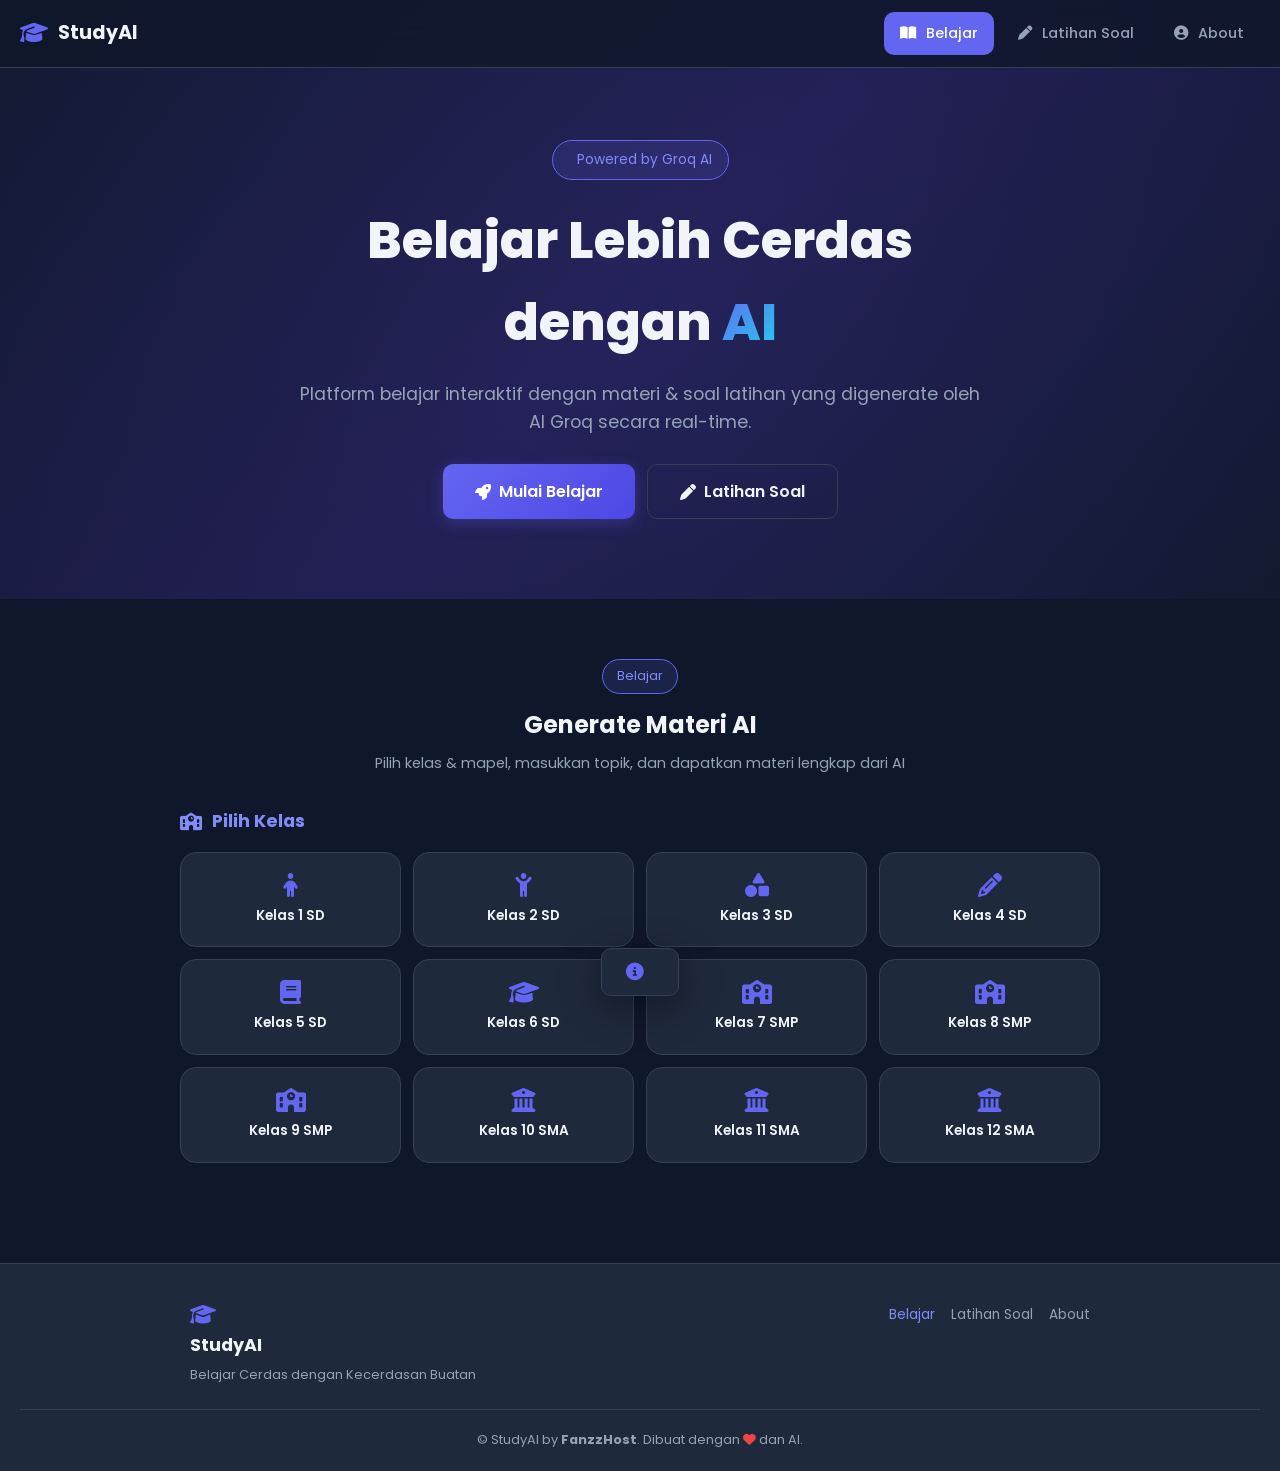
==== commit 4e3d1007: "Add files via upload" ====
--- a/index.html
+++ b/index.html
@@ -100,259 +100,5 @@
     </div>
 
     <script src="script.js"></script>
-    <script>
-        // ===== DATA INLINE (nggak depend ke script.js) =====
-        const kelasData = [
-    { id: 1, nama: "Kelas 1 SD", icon: "fa-child" },
-    { id: 2, nama: "Kelas 2 SD", icon: "fa-child-reaching" },
-    { id: 3, nama: "Kelas 3 SD", icon: "fa-shapes" },
-    { id: 4, nama: "Kelas 4 SD", icon: "fa-pencil-alt" },
-    { id: 5, nama: "Kelas 5 SD", icon: "fa-book" },
-    { id: 6, nama: "Kelas 6 SD", icon: "fa-graduation-cap" },
-    { id: 7, nama: "Kelas 7 SMP", icon: "fa-school" },
-    { id: 8, nama: "Kelas 8 SMP", icon: "fa-school" },
-    { id: 9, nama: "Kelas 9 SMP", icon: "fa-school" },
-    { id: 10, nama: "Kelas 10 SMA", icon: "fa-university" },
-    { id: 11, nama: "Kelas 11 SMA", icon: "fa-university" },
-    { id: 12, nama: "Kelas 12 SMA", icon: "fa-university" }
-];
-        const mapelData = {
-    "Kelas 1 SD": [
-        { nama: "Matematika", icon: "fa-calculator", deskripsi: "Berhitung, penjumlahan, pengurangan" },
-        { nama: "Bahasa Indonesia", icon: "fa-language", deskripsi: "Membaca, menulis, berbicara" },
-        { nama: "IPA", icon: "fa-flask", deskripsi: "Mengenal alam dan lingkungan" },
-        { nama: "IPS", icon: "fa-globe-asia", deskripsi: "Mengenal lingkungan sosial" },
-        { nama: "Pendidikan Agama", icon: "fa-praying-hands", deskripsi: "Pendidikan karakter dan agama" },
-        { nama: "Seni Budaya", icon: "fa-palette", deskripsi: "Menggambar, bernyanyi, menari" }
-    ],
-    "Kelas 2 SD": [
-        { nama: "Matematika", icon: "fa-calculator", deskripsi: "Perkalian, pembagian, satuan" },
-        { nama: "Bahasa Indonesia", icon: "fa-language", deskripsi: "Membaca pemahaman, menulis cerita" },
-        { nama: "IPA", icon: "fa-flask", deskripsi: "Makhluk hidup dan benda" },
-        { nama: "IPS", icon: "fa-globe-asia", deskripsi: "Keluarga dan lingkungan" },
-        { nama: "Pendidikan Agama", icon: "fa-praying-hands", deskripsi: "Akhlak dan ibadah" },
-        { nama: "Seni Budaya", icon: "fa-palette", deskripsi: "Seni rupa dan musik" }
-    ],
-    "Kelas 3 SD": [
-        { nama: "Matematika", icon: "fa-calculator", deskripsi: "Pecahan, satuan panjang, waktu" },
-        { nama: "Bahasa Indonesia", icon: "fa-language", deskripsi: "Teks deskripsi, puisi, dongeng" },
-        { nama: "IPA", icon: "fa-flask", deskripsi: "Ciri-ciri makhluk hidup" },
-        { nama: "IPS", icon: "fa-globe-asia", deskripsi: "Lingkungan dan kegiatan ekonomi" },
-        { nama: "Pendidikan Agama", icon: "fa-praying-hands", deskripsi: "Sejarah dan ajaran agama" },
-        { nama: "Seni Budaya", icon: "fa-palette", deskripsi: "Seni tari dan teater" }
-    ],
-    "Kelas 4 SD": [
-        { nama: "Matematika", icon: "fa-calculator", deskripsi: "Bangun datar, keliling, luas" },
-        { nama: "Bahasa Indonesia", icon: "fa-language", deskripsi: "Teks narasi, berita, cerita" },
-        { nama: "IPA", icon: "fa-flask", deskripsi: "Energi, gaya, dan gerak" },
-        { nama: "IPS", icon: "fa-globe-asia", deskripsi: "Peta, kenampakan alam" },
-        { nama: "Pendidikan Agama", icon: "fa-praying-hands", deskripsi: "Kitab suci dan sejarah" },
-        { nama: "Seni Budaya", icon: "fa-palette", deskripsi: "Seni musik dan kriya" }
-    ],
-    "Kelas 5 SD": [
-        { nama: "Matematika", icon: "fa-calculator", deskripsi: "Bangun ruang, volume, debit" },
-        { nama: "Bahasa Indonesia", icon: "fa-language", deskripsi: "Teks eksplanasi, diskusi, pidato" },
-        { nama: "IPA", icon: "fa-flask", deskripsi: "Sistem tubuh manusia" },
-        { nama: "IPS", icon: "fa-globe-asia", deskripsi: "Sejarah perjuangan bangsa" },
-        { nama: "Pendidikan Agama", icon: "fa-praying-hands", deskripsi: "Fiqih dan tasawuf" },
-        { nama: "Seni Budaya", icon: "fa-palette", deskripsi: "Seni pertunjukan" }
-    ],
-    "Kelas 6 SD": [
-        { nama: "Matematika", icon: "fa-calculator", deskripsi: "Operasi bilangan, statistik" },
-        { nama: "Bahasa Indonesia", icon: "fa-language", deskripsi: "Teks laporan, editorial" },
-        { nama: "IPA", icon: "fa-flask", deskripsi: "Adaptasi, ekosistem, tata surya" },
-        { nama: "IPS", icon: "fa-globe-asia", deskripsi: "Globalisasi dan kerja sama" },
-        { nama: "Pendidikan Agama", icon: "fa-praying-hands", deskripsi: "Muamalah dan kehidupan" },
-        { nama: "Seni Budaya", icon: "fa-palette", deskripsi: "Seni rupa 3 dimensi" }
-    ],
-    "Kelas 7 SMP": [
-        { nama: "Matematika", icon: "fa-calculator", deskripsi: "Bilangan, aljabar, geometri" },
-        { nama: "Bahasa Indonesia", icon: "fa-language", deskripsi: "Teks observasi, prosedur" },
-        { nama: "IPA", icon: "fa-flask", deskripsi: "Klasifikasi makhluk hidup" },
-        { nama: "IPS", icon: "fa-globe-asia", deskripsi: "Interaksi sosial dan lembaga" },
-        { nama: "Bahasa Inggris", icon: "fa-flag-usa", deskripsi: "Grammar, vocabulary, speaking" },
-        { nama: "Pendidikan Agama", icon: "fa-praying-hands", deskripsi: "Al-Quran dan Hadits" },
-        { nama: "PJOK", icon: "fa-running", deskripsi: "Olahraga dan kesehatan" },
-        { nama: "Seni Budaya", icon: "fa-palette", deskripsi: "Seni musik dan tari" },
-        { nama: "Informatika Dasar", icon: "fa-laptop-code", deskripsi: "Dasar pemrograman dan logika" }
-    ],
-    "Kelas 8 SMP": [
-        { nama: "Matematika", icon: "fa-calculator", deskripsi: "Teorema Pythagoras, lingkaran" },
-        { nama: "Bahasa Indonesia", icon: "fa-language", deskripsi: "Teks eksplanasi, diskusi" },
-        { nama: "IPA", icon: "fa-flask", deskripsi: "Sistem gerak, zat aditif" },
-        { nama: "IPS", icon: "fa-globe-asia", deskripsi: "Kehidupan sosial budaya" },
-        { nama: "Bahasa Inggris", icon: "fa-flag-usa", deskripsi: "Narrative text, report" },
-        { nama: "Pendidikan Agama", icon: "fa-praying-hands", deskripsi: "Aqidah dan akhlak" },
-        { nama: "PJOK", icon: "fa-running", deskripsi: "Bola basket, voli, atletik" },
-        { nama: "Seni Budaya", icon: "fa-palette", deskripsi: "Seni rupa dan teater" },
-        { nama: "Informatika Dasar", icon: "fa-laptop-code", deskripsi: "Pemrograman dan algoritma" }
-    ],
-    "Kelas 9 SMP": [
-        { nama: "Matematika", icon: "fa-calculator", deskripsi: "Transformasi, statistika, peluang" },
-        { nama: "Bahasa Indonesia", icon: "fa-language", deskripsi: "Teks laporan, ulasan" },
-        { nama: "IPA", icon: "fa-flask", deskripsi: "Listrik, magnet, bioteknologi" },
-        { nama: "IPS", icon: "fa-globe-asia", deskripsi: "Perubahan sosial budaya" },
-        { nama: "Bahasa Inggris", icon: "fa-flag-usa", deskripsi: "Analytical exposition" },
-        { nama: "Pendidikan Agama", icon: "fa-praying-hands", deskripsi: "Sejarah dan peradaban Islam" },
-        { nama: "PJOK", icon: "fa-running", deskripsi: "Sepak bola, renang" },
-        { nama: "Seni Budaya", icon: "fa-palette", deskripsi: "Seni pertunjukan modern" },
-        { nama: "Informatika Dasar", icon: "fa-laptop-code", deskripsi: "Database dan jaringan" }
-    ],
-    "Kelas 10 SMA": [
-        { nama: "Matematika", icon: "fa-calculator", deskripsi: "Eksponen, logaritma, trigonometri" },
-        { nama: "Bahasa Indonesia", icon: "fa-language", deskripsi: "Teks editorial, kritik" },
-        { nama: "Fisika", icon: "fa-atom", deskripsi: "Besaran, vektor, gerak" },
-        { nama: "Kimia", icon: "fa-flask", deskripsi: "Atom, stoikiometri, ikatan" },
-        { nama: "Biologi", icon: "fa-dna", deskripsi: "Sel, jaringan, metabolisme" },
-        { nama: "Sejarah", icon: "fa-landmark", deskripsi: "Zaman praaksara, Hindu-Buddha" },
-        { nama: "Geografi", icon: "fa-globe", deskripsi: "Litosfer, atmosfer, hidrosfer" },
-        { nama: "Ekonomi", icon: "fa-chart-line", deskripsi: "Konsep ilmu ekonomi" },
-        { nama: "Sosiologi", icon: "fa-users", deskripsi: "Sosialisasi dan interaksi" },
-        { nama: "Bahasa Inggris", icon: "fa-flag-usa", deskripsi: "Narrative, analytical" },
-        { nama: "Pendidikan Agama", icon: "fa-praying-hands", deskripsi: "Al-Quran dan tafsir" },
-        { nama: "Informatika Dasar", icon: "fa-laptop-code", deskripsi: "Pemrograman dan data" }
-    ],
-    "Kelas 11 SMA": [
-        { nama: "Matematika", icon: "fa-calculator", deskripsi: "Turunan, integral, matriks" },
-        { nama: "Bahasa Indonesia", icon: "fa-language", deskripsi: "Teks biografi, ceramah" },
-        { nama: "Fisika", icon: "fa-atom", deskripsi: "Termodinamika, gelombang" },
-        { nama: "Kimia", icon: "fa-flask", deskripsi: "Termokimia, laju reaksi" },
-        { nama: "Biologi", icon: "fa-dna", deskripsi: "Sistem peredaran darah" },
-        { nama: "Sejarah", icon: "fa-landmark", deskripsi: "Kolonialisme dan imperialisme" },
-        { nama: "Geografi", icon: "fa-globe", deskripsi: "Biosfer, antroposfer" },
-        { nama: "Ekonomi", icon: "fa-chart-line", deskripsi: "Pendapatan nasional" },
-        { nama: "Sosiologi", icon: "fa-users", deskripsi: "Stratifikasi dan mobilitas" },
-        { nama: "Bahasa Inggris", icon: "fa-flag-usa", deskripsi: "Hortatory exposition" },
-        { nama: "Pendidikan Agama", icon: "fa-praying-hands", deskripsi: "Fiqih dan muamalah" },
-        { nama: "Informatika Dasar", icon: "fa-laptop-code", deskripsi: "AI dan machine learning dasar" }
-    ],
-    "Kelas 12 SMA": [
-        { nama: "Matematika", icon: "fa-calculator", deskripsi: "Program linear, limit, integral" },
-        { nama: "Bahasa Indonesia", icon: "fa-language", deskripsi: "Teks proposal, karya ilmiah" },
-        { nama: "Fisika", icon: "fa-atom", deskripsi: "Listrik, magnet, fisika modern" },
-        { nama: "Kimia", icon: "fa-flask", deskripsi: "Kesetimbangan, elektrokimia" },
-        { nama: "Biologi", icon: "fa-dna", deskripsi: "Genetika, evolusi, bioteknologi" },
-        { nama: "Sejarah", icon: "fa-landmark", deskripsi: "Perang dunia, perjuangan" },
-        { nama: "Geografi", icon: "fa-globe", deskripsi: "Wilayah dan perencanaan" },
-        { nama: "Ekonomi", icon: "fa-chart-line", deskripsi: "Pembangunan dan keuangan" },
-        { nama: "Sosiologi", icon: "fa-users", deskripsi: "Perubahan sosial global" },
-        { nama: "Bahasa Inggris", icon: "fa-flag-usa", deskripsi: "Review text, spoof" },
-        { nama: "Pendidikan Agama", icon: "fa-praying-hands", deskripsi: "Dakwah dan peradaban" },
-        { nama: "Informatika Dasar", icon: "fa-laptop-code", deskripsi: "Cyber security dan IoT" }
-    ]
-};
-
-        let selectedKelas = null;
-        let selectedMapel = null;
-
-        document.addEventListener('DOMContentLoaded', () => {
-            initNavbar();
-            renderKelasGrid();
-        });
-
-        function renderKelasGrid() {
-            const grid = document.getElementById('kelas-grid');
-            grid.innerHTML = kelasData.map(k => `
-                <div class="kelas-card" onclick="selectKelas('${k.nama}')">
-                    <i class="fas ${k.icon}"></i>
-                    <span>${k.nama}</span>
-                </div>
-            `).join('');
-        }
-
-        function selectKelas(kelasNama) {
-            selectedKelas = kelasNama;
-            document.getElementById('kelas-section').style.display = 'none';
-            document.getElementById('mapel-section').style.display = 'block';
-            document.getElementById('materi-section').style.display = 'none';
-            document.getElementById('selected-kelas-title').textContent = kelasNama;
-
-            const mapels = mapelData[kelasNama] || [];
-            document.getElementById('mapel-grid').innerHTML = mapels.map(m => `
-                <div class="mapel-card" onclick="selectMapel('${m.nama}')">
-                    <div class="mapel-icon"><i class="fas ${m.icon}"></i></div>
-                    <h4>${m.nama}</h4>
-                    <p>${m.deskripsi}</p>
-                </div>
-            `).join('');
-
-            document.getElementById('mapel-section').scrollIntoView({ behavior: 'smooth' });
-        }
-
-        function backToKelas() {
-            selectedKelas = null;
-            selectedMapel = null;
-            document.getElementById('kelas-section').style.display = 'block';
-            document.getElementById('mapel-section').style.display = 'none';
-            document.getElementById('materi-section').style.display = 'none';
-        }
-
-        function selectMapel(mapelNama) {
-            selectedMapel = mapelNama;
-            document.getElementById('mapel-section').style.display = 'none';
-            document.getElementById('materi-section').style.display = 'block';
-            document.getElementById('materi-kelas-badge').textContent = selectedKelas;
-            document.getElementById('materi-mapel-badge').textContent = selectedMapel;
-
-            document.getElementById('materi-content').innerHTML = `
-                <div class="empty-state">
-                    <i class="fas fa-book-reader"></i>
-                    <h4>Siap Belajar?</h4>
-                    <p>Masukkan topik yang ingin kamu pelajari, lalu klik "Generate Materi" untuk mendapatkan penjelasan lengkap dari AI.</p>
-                </div>
-            `;
-            document.getElementById('topik-input').value = '';
-            document.getElementById('materi-section').scrollIntoView({ behavior: 'smooth' });
-        }
-
-        function backToMapel() {
-            selectedMapel = null;
-            document.getElementById('mapel-section').style.display = 'block';
-            document.getElementById('materi-section').style.display = 'none';
-        }
-
-        async function generateMateri() {
-            const topik = document.getElementById('topik-input').value.trim();
-            if (!topik) { showToast('Masukkan topik yang ingin dipelajari'); return; }
-            if (!selectedKelas || !selectedMapel) { showToast('Pilih kelas dan mapel dulu'); return; }
-
-            const contentDiv = document.getElementById('materi-content');
-            contentDiv.innerHTML = `
-                <div class="loading-state">
-                    <div class="loader"></div>
-                    <p>AI sedang menyusun materi...</p>
-                    <small>Tunggu sebentar ya</small>
-                </div>
-            `;
-
-            try {
-                const prompt = `Buatkan materi pembelajaran lengkap dalam Bahasa Indonesia untuk:
-- Kelas: ${selectedKelas}
-- Mata Pelajaran: ${selectedMapel}
-- Topik: ${topik}
-
-Format:
-1. Penjelasan konsep dasar
-2. Contoh-contoh
-3. Poin-poin penting
-4. Rangkuman singkat
-
-Gunakan bahasa yang mudah dipahami siswa ${selectedKelas}.`;
-
-                const materi = await callGroqAPI(prompt);
-                contentDiv.innerHTML = `<div class="materi-generated">${formatMateri(materi)}</div>`;
-                showToast('Materi berhasil digenerate!');
-            } catch (error) {
-                contentDiv.innerHTML = `
-                    <div class="empty-state">
-                        <i class="fas fa-exclamation-triangle" style="color: var(--danger)"></i>
-                        <h4>Gagal Generate Materi</h4>
-                        <p>${error.message}</p>
-                    </div>
-                `;
-                showToast('Gagal: ' + error.message);
-            }
-        }
-    </script>
 </body>
 </html>
